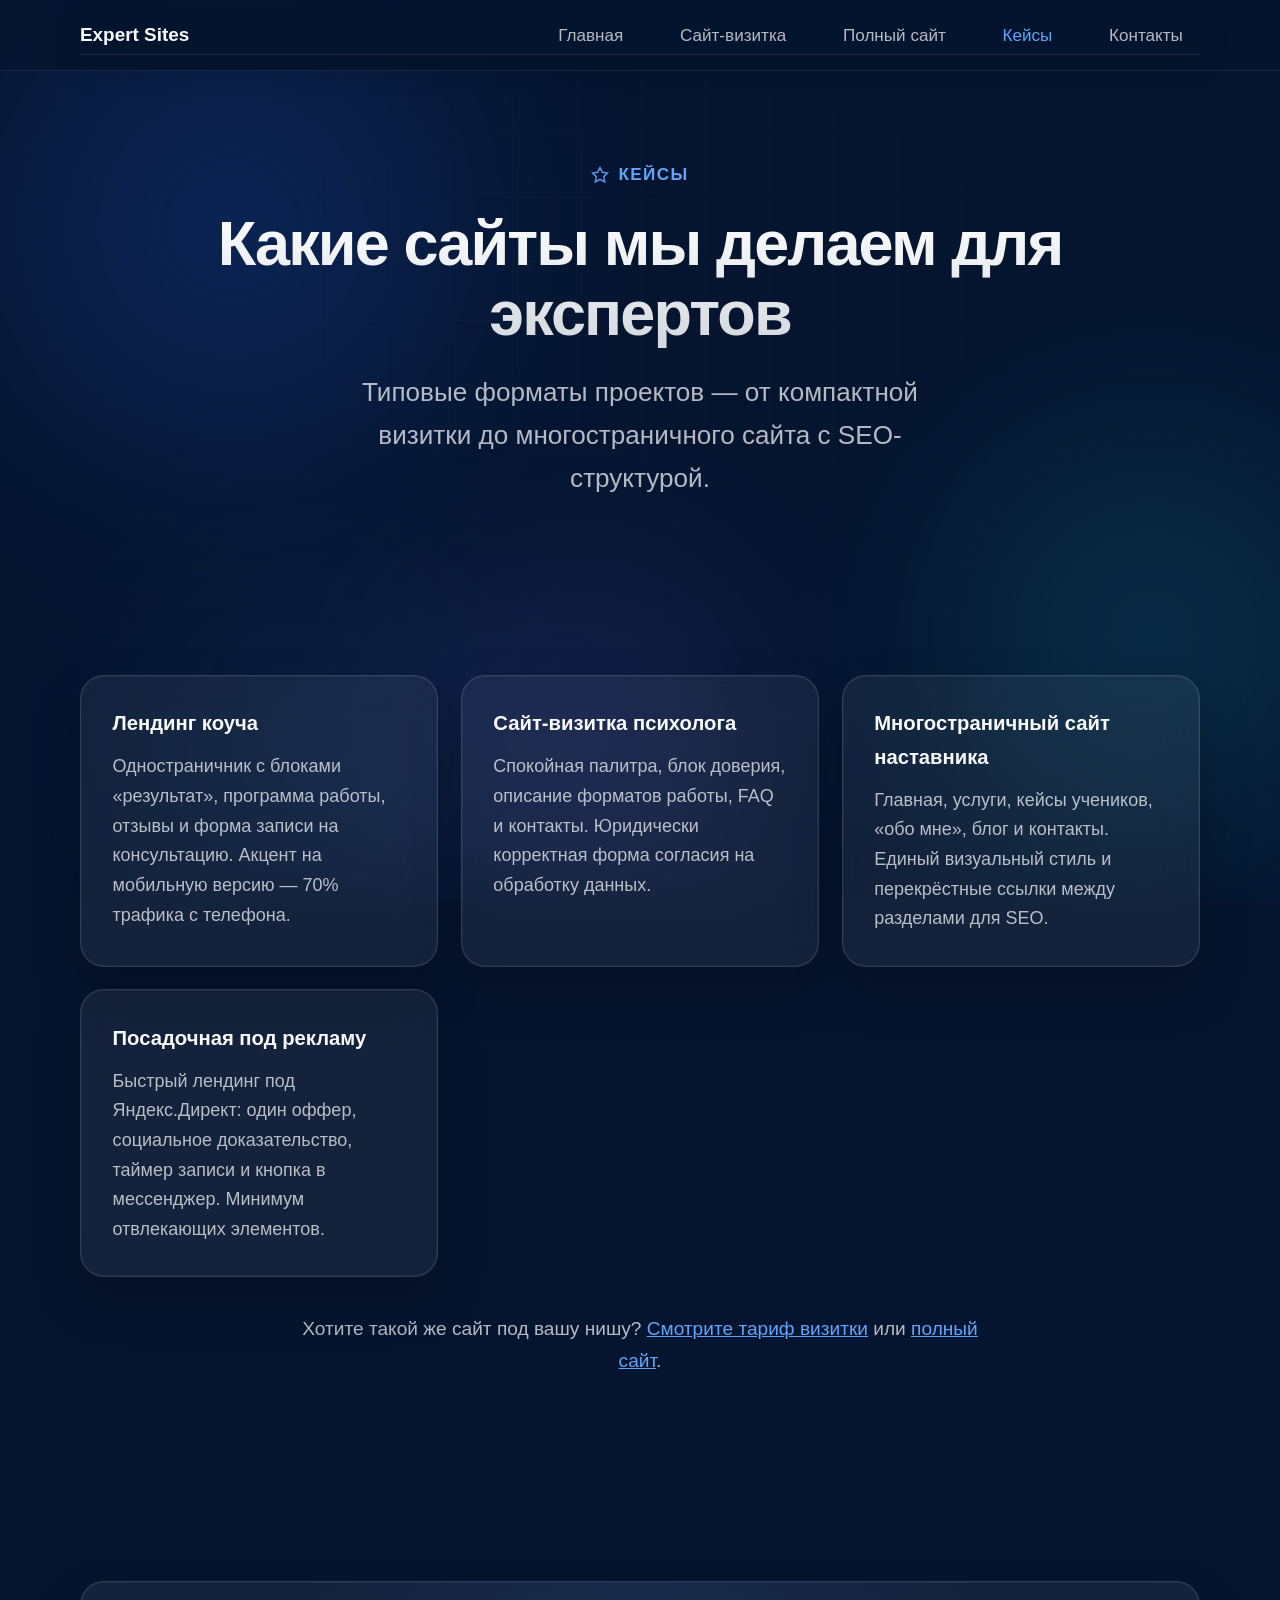
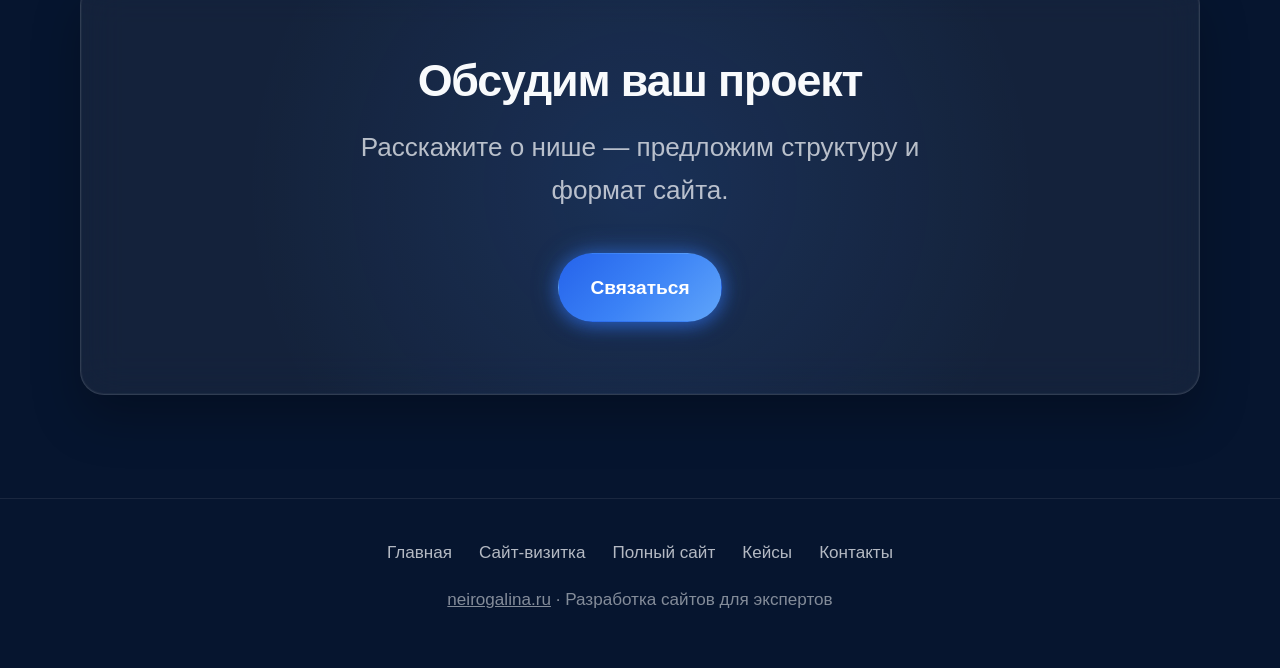
==== kejsy/index.html @ 9051d255 "Добавить отдельные страницы сайта и убрать дедлайн 31 июля Co-authored-by: Cursor <cursoragent@curso" ====
<!DOCTYPE html>
<html lang="ru">
<head>
  <meta charset="UTF-8">
  <meta name="viewport" content="width=device-width, initial-scale=1.0">
  <meta name="description" content="Примеры сайтов для экспертов: лендинги, визитки и многостраничные проекты с фокусом на заявки и доверие. Портфолио Neiro Galina.">
  <meta name="theme-color" content="#06152F">
  <link rel="canonical" href="https://expert-sites.ru/kejsy/">
  <title>Кейсы — сайты для экспертов | Expert Sites</title>
  <link rel="stylesheet" href="../assets/css/main.css">
</head>
<body>
  <div class="ng-page">
    <div class="ng-waves" aria-hidden="true">
      <div class="ng-wave ng-wave--1"></div>
      <div class="ng-wave ng-wave--2"></div>
      <div class="ng-wave ng-wave--3"></div>
      <div class="ng-wave ng-wave--4"></div>
    </div>
    <div class="ng-grid-overlay" aria-hidden="true"></div>

    <header class="ng-header">
      <div class="ng-container ng-nav">
        <a class="ng-nav-logo" href="../">Expert Sites</a>
        <nav aria-label="Основная навигация">
          <ul class="ng-nav-links">
            <li><a href="../">Главная</a></li>
            <li><a href="../vizitka/">Сайт-визитка</a></li>
            <li><a href="../polnyj-sajt/">Полный сайт</a></li>
            <li><a href="../kejsy/" aria-current="page">Кейсы</a></li>
            <li><a href="../kontakty/">Контакты</a></li>
          </ul>
        </nav>
      </div>
    </header>

    <header class="ng-page-hero ng-section">
      <div class="ng-container">
        <div class="ng-eyebrow">
          <svg viewBox="0 0 24 24" fill="none" stroke="currentColor" stroke-width="2" width="18" height="18"><path d="M12 2l3.09 6.26L22 9.27l-5 4.87 1.18 6.88L12 17.77l-6.18 3.25L7 14.14 2 9.27l6.91-1.01L12 2z"/></svg>
          Кейсы
        </div>
        <h1 class="ng-h1">Какие сайты мы делаем для экспертов</h1>
        <p class="ng-lead">Типовые форматы проектов — от компактной визитки до многостраничного сайта с SEO-структурой.</p>
      </div>
    </header>

    <section class="ng-section ng-reveal">
      <div class="ng-container">
        <div class="ng-case-grid">
          <article class="ng-case-card ng-glass">
            <h3>Лендинг коуча</h3>
            <p>Одностраничник с блоками «результат», программа работы, отзывы и форма записи на консультацию. Акцент на мобильную версию — 70% трафика с телефона.</p>
          </article>
          <article class="ng-case-card ng-glass">
            <h3>Сайт-визитка психолога</h3>
            <p>Спокойная палитра, блок доверия, описание форматов работы, FAQ и контакты. Юридически корректная форма согласия на обработку данных.</p>
          </article>
          <article class="ng-case-card ng-glass">
            <h3>Многостраничный сайт наставника</h3>
            <p>Главная, услуги, кейсы учеников, «обо мне», блог и контакты. Единый визуальный стиль и перекрёстные ссылки между разделами для SEO.</p>
          </article>
          <article class="ng-case-card ng-glass">
            <h3>Посадочная под рекламу</h3>
            <p>Быстрый лендинг под Яндекс.Директ: один оффер, социальное доказательство, таймер записи и кнопка в мессенджер. Минимум отвлекающих элементов.</p>
          </article>
        </div>
        <p class="ng-prose" style="margin-top: 2rem; text-align: center;">Хотите такой же сайт под вашу нишу? <a href="../vizitka/" style="color: var(--accent-bright);">Смотрите тариф визитки</a> или <a href="../polnyj-sajt/" style="color: var(--accent-bright);">полный сайт</a>.</p>
      </div>
    </section>

    <section class="ng-section ng-cta ng-reveal">
      <div class="ng-container">
        <div class="ng-cta-box ng-glass">
          <h2 class="ng-h2">Обсудим ваш проект</h2>
          <p class="ng-lead">Расскажите о нише — предложим структуру и формат сайта.</p>
          <div class="ng-btn-row">
            <a class="ng-btn ng-btn--primary" href="../kontakty/">Связаться</a>
          </div>
        </div>
      </div>
    </section>

    <footer class="ng-site-footer">
      <div class="ng-container">
        <ul class="ng-footer-nav">
          <li><a href="../">Главная</a></li>
          <li><a href="../vizitka/">Сайт-визитка</a></li>
          <li><a href="../polnyj-sajt/">Полный сайт</a></li>
          <li><a href="../kejsy/">Кейсы</a></li>
          <li><a href="../kontakty/">Контакты</a></li>
        </ul>
        <p class="ng-footer-copy"><a href="https://neirogalina.ru/">neirogalina.ru</a> · Разработка сайтов для экспертов</p>
      </div>
    </footer>
  </div>

  <script>
    (function () {
      var reveals = document.querySelectorAll(".ng-reveal");
      if (!reveals.length) return;
      if (!("IntersectionObserver" in window)) {
        reveals.forEach(function (el) { el.classList.add("ng-visible"); });
        return;
      }
      var observer = new IntersectionObserver(
        function (entries) {
          entries.forEach(function (entry) {
            if (entry.isIntersecting) {
              entry.target.classList.add("ng-visible");
              observer.unobserve(entry.target);
            }
          });
        },
        { root: null, rootMargin: "0px 0px -8% 0px", threshold: 0.12 }
      );
      reveals.forEach(function (el) { observer.observe(el); });
    })();
  </script>
</body>
</html>
---- assets/css/main.css ----
:root {
      --bg-deep: #06152F;
      --bg-mid: #0a2247;
      --accent: #3b82f6;
      --accent-bright: #60a5fa;
      --accent-glow: rgba(59, 130, 246, 0.55);
      --cyan: #22d3ee;
      --cyan-glow: rgba(34, 211, 238, 0.35);
      --text-primary: #f8fafc;
      --text-secondary: rgba(248, 250, 252, 0.72);
      --text-muted: rgba(248, 250, 252, 0.52);
      --glass-bg: rgba(255, 255, 255, 0.06);
      --glass-border: rgba(255, 255, 255, 0.12);
      --glass-highlight: rgba(255, 255, 255, 0.08);
      --radius-lg: 24px;
      --radius-md: 16px;
      --radius-sm: 12px;
      --font: -apple-system, BlinkMacSystemFont, "Segoe UI", Roboto, "Helvetica Neue", Arial, sans-serif;
      --ease-out: cubic-bezier(0.22, 1, 0.36, 1);
      --section-pad: clamp(4rem, 8vw, 7rem);
    }

    *, *::before, *::after {
      box-sizing: border-box;
      margin: 0;
      padding: 0;
    }

    html {
      scroll-behavior: smooth;
      font-size: 18px;
    }

    body {
      font-family: var(--font);
      font-size: 1.125rem;
      background: var(--bg-deep);
      color: var(--text-primary);
      line-height: 1.65;
      overflow-x: hidden;
      -webkit-font-smoothing: antialiased;
    }

    .ng-page {
      position: relative;
      min-height: 100vh;
      isolation: isolate;
      font-size: 1.125rem;
    }

    .ng-skip {
      position: absolute;
      left: -9999px;
      top: auto;
      width: 1px;
      height: 1px;
      overflow: hidden;
      z-index: 100;
      padding: 0.75rem 1.25rem;
      background: #fff;
      color: #06152F;
      font-weight: 600;
      text-decoration: none;
      border-radius: 8px;
    }

    .ng-skip:focus {
      left: 1rem;
      top: 1rem;
      width: auto;
      height: auto;
    }

    /* Animated wave layers */
    .ng-waves {
      position: fixed;
      inset: 0;
      z-index: 0;
      pointer-events: none;
      overflow: hidden;
    }

    .ng-wave {
      position: absolute;
      border-radius: 50%;
      filter: blur(80px);
      opacity: 0.45;
      animation: ng-wave-drift 18s var(--ease-out) infinite alternate;
    }

    .ng-wave--1 {
      width: min(90vw, 720px);
      height: min(90vw, 720px);
      background: radial-gradient(circle, rgba(37, 99, 235, 0.55) 0%, transparent 70%);
      top: -15%;
      left: -10%;
      animation-duration: 22s;
    }

    .ng-wave--2 {
      width: min(85vw, 640px);
      height: min(85vw, 640px);
      background: radial-gradient(circle, rgba(34, 211, 238, 0.35) 0%, transparent 68%);
      top: 35%;
      right: -15%;
      animation-duration: 26s;
      animation-delay: -4s;
    }

    .ng-wave--3 {
      width: min(70vw, 520px);
      height: min(70vw, 520px);
      background: radial-gradient(circle, rgba(99, 102, 241, 0.4) 0%, transparent 72%);
      bottom: -10%;
      left: 25%;
      animation-duration: 20s;
      animation-delay: -8s;
    }

    .ng-wave--4 {
      width: min(60vw, 480px);
      height: min(60vw, 480px);
      background: radial-gradient(circle, rgba(59, 130, 246, 0.25) 0%, transparent 75%);
      top: 55%;
      left: 5%;
      animation-duration: 24s;
      animation-delay: -2s;
    }

    @keyframes ng-wave-drift {
      0% { transform: translate(0, 0) scale(1); }
      33% { transform: translate(4%, 3%) scale(1.05); }
      66% { transform: translate(-3%, 5%) scale(0.98); }
      100% { transform: translate(2%, -2%) scale(1.03); }
    }

    .ng-grid-overlay {
      position: fixed;
      inset: 0;
      z-index: 0;
      pointer-events: none;
      background-image:
        linear-gradient(rgba(255, 255, 255, 0.03) 1px, transparent 1px),
        linear-gradient(90deg, rgba(255, 255, 255, 0.03) 1px, transparent 1px);
      background-size: 64px 64px;
      mask-image: radial-gradient(ellipse 80% 60% at 50% 30%, black 20%, transparent 70%);
      opacity: 0.5;
    }

    .ng-container {
      position: relative;
      z-index: 1;
      width: min(1120px, 100% - 2rem);
      margin-inline: auto;
    }

    .ng-section {
      padding-block: var(--section-pad);
    }

    .ng-section-header {
      text-align: center;
      max-width: 720px;
      margin-inline: auto;
      margin-bottom: clamp(2.5rem, 5vw, 3.5rem);
    }

    .ng-eyebrow {
      display: inline-flex;
      align-items: center;
      gap: 0.5rem;
      font-size: 0.95rem;
      font-weight: 600;
      letter-spacing: 0.08em;
      text-transform: uppercase;
      color: var(--accent-bright);
      margin-bottom: 1rem;
    }

    .ng-eyebrow svg {
      width: 18px;
      height: 18px;
      opacity: 0.9;
    }

    .ng-h1 {
      font-size: clamp(2.125rem, 5vw, 3.5rem);
      font-weight: 700;
      letter-spacing: -0.03em;
      line-height: 1.12;
      margin-bottom: 1.25rem;
      background: linear-gradient(180deg, #ffffff 0%, rgba(248, 250, 252, 0.85) 100%);
      -webkit-background-clip: text;
      background-clip: text;
      -webkit-text-fill-color: transparent;
    }

    .ng-h2 {
      font-size: clamp(1.75rem, 3.5vw, 2.5rem);
      font-weight: 700;
      letter-spacing: -0.025em;
      line-height: 1.2;
      margin-bottom: 1rem;
    }

    .ng-lead {
      font-size: clamp(1.2rem, 2.2vw, 1.45rem);
      color: var(--text-secondary);
      max-width: 640px;
      margin-inline: auto;
    }

    .ng-sub {
      font-size: 1.125rem;
      color: var(--text-muted);
      margin-top: 0.75rem;
    }

    /* Glass card */
    .ng-glass {
      background: var(--glass-bg);
      border: 1px solid var(--glass-border);
      border-radius: var(--radius-lg);
      backdrop-filter: blur(20px);
      -webkit-backdrop-filter: blur(20px);
      box-shadow:
        0 0 0 1px rgba(255, 255, 255, 0.04) inset,
        0 24px 48px rgba(0, 0, 0, 0.25);
    }

    /* Buttons */
    .ng-btn-row {
      display: flex;
      flex-wrap: wrap;
      gap: 1rem;
      justify-content: center;
      margin-top: 2.25rem;
    }

    .ng-btn {
      display: inline-flex;
      align-items: center;
      justify-content: center;
      gap: 0.625rem;
      padding: 1rem 1.75rem;
      font-size: 1.0625rem;
      font-weight: 600;
      text-decoration: none;
      border-radius: 999px;
      border: 1px solid transparent;
      cursor: pointer;
      transition: transform 0.35s var(--ease-out), box-shadow 0.35s var(--ease-out), border-color 0.35s;
      position: relative;
      overflow: hidden;
    }

    .ng-btn svg {
      width: 20px;
      height: 20px;
      flex-shrink: 0;
    }

    .ng-btn--primary {
      color: #fff;
      background: linear-gradient(135deg, #2563eb 0%, #3b82f6 50%, #60a5fa 100%);
      box-shadow:
        0 0 24px var(--accent-glow),
        0 4px 16px rgba(37, 99, 235, 0.4);
    }

    .ng-btn--primary::before {
      content: "";
      position: absolute;
      inset: 0;
      background: linear-gradient(105deg, transparent 40%, rgba(255, 255, 255, 0.25) 50%, transparent 60%);
      transform: translateX(-100%);
      transition: transform 0.6s var(--ease-out);
    }

    .ng-btn--primary:hover {
      transform: translateY(-2px);
      box-shadow:
        0 0 36px var(--accent-glow),
        0 8px 28px rgba(37, 99, 235, 0.5);
    }

    .ng-btn--primary:hover::before {
      transform: translateX(100%);
    }

    .ng-btn--secondary {
      color: var(--text-primary);
      background: rgba(255, 255, 255, 0.06);
      border-color: rgba(255, 255, 255, 0.18);
      box-shadow: 0 0 20px rgba(34, 211, 238, 0.12);
    }

    .ng-btn--secondary:hover {
      transform: translateY(-2px);
      border-color: rgba(34, 211, 238, 0.45);
      box-shadow: 0 0 32px var(--cyan-glow);
    }

    .ng-btn--ghost {
      color: var(--text-secondary);
      background: transparent;
      border-color: rgba(255, 255, 255, 0.14);
    }

    .ng-btn--ghost:hover {
      transform: translateY(-2px);
      color: var(--text-primary);
      border-color: rgba(255, 255, 255, 0.28);
      background: rgba(255, 255, 255, 0.05);
    }

    .ng-btn--block {
      width: 100%;
    }

    /* Hero */
    .ng-hero {
      padding-top: clamp(5rem, 12vw, 8rem);
      padding-bottom: clamp(4rem, 10vw, 6rem);
      text-align: center;
    }

    .ng-hero-badge {
      display: inline-flex;
      align-items: center;
      gap: 0.5rem;
      padding: 0.5rem 1rem 0.5rem 0.75rem;
      margin-bottom: 1.75rem;
      border-radius: 999px;
      font-size: 1rem;
      color: var(--text-secondary);
      animation: ng-fade-up 0.8s var(--ease-out) both;
    }

    .ng-pulse-dot {
      width: 8px;
      height: 8px;
      border-radius: 50%;
      background: #34d399;
      box-shadow: 0 0 12px rgba(52, 211, 153, 0.8);
      animation: ng-pulse 2s ease-in-out infinite;
    }

    @keyframes ng-pulse {
      0%, 100% { opacity: 1; transform: scale(1); }
      50% { opacity: 0.7; transform: scale(1.15); }
    }

    @keyframes ng-fade-up {
      from { opacity: 0; transform: translateY(20px); }
      to { opacity: 1; transform: translateY(0); }
    }

    .ng-hero .ng-h1 {
      animation: ng-fade-up 0.8s var(--ease-out) 0.1s both;
    }

    .ng-hero .ng-lead {
      animation: ng-fade-up 0.8s var(--ease-out) 0.2s both;
    }

    .ng-hero .ng-btn-row {
      animation: ng-fade-up 0.8s var(--ease-out) 0.35s both;
    }

    .ng-deadline {
      margin-top: 2rem;
      padding: 1rem 1.25rem;
      display: inline-flex;
      flex-wrap: wrap;
      align-items: center;
      justify-content: center;
      gap: 0.75rem;
      font-size: 1.0625rem;
      color: var(--text-secondary);
      animation: ng-fade-up 0.8s var(--ease-out) 0.45s both;
    }

    .ng-deadline strong {
      color: var(--accent-bright);
      font-weight: 600;
    }

    .ng-gift-promo {
      margin-top: 1.25rem;
      padding: 1.25rem 1.5rem;
      text-align: left;
      max-width: 720px;
      margin-inline: auto;
      border-color: rgba(52, 211, 153, 0.35);
      background: rgba(52, 211, 153, 0.08);
    }

    .ng-gift-promo-head {
      display: flex;
      align-items: flex-start;
      gap: 0.875rem;
      margin-bottom: 0.65rem;
    }

    .ng-gift-promo-head svg {
      width: 28px;
      height: 28px;
      flex-shrink: 0;
      color: #34d399;
      margin-top: 0.15rem;
    }

    .ng-gift-promo-title {
      font-size: 1.125rem;
      font-weight: 600;
      color: var(--text-primary);
      line-height: 1.35;
    }

    .ng-gift-promo-title strong {
      color: #6ee7b7;
    }

    .ng-gift-promo p {
      font-size: 1.0625rem;
      color: var(--text-secondary);
      line-height: 1.55;
      padding-left: 2.625rem;
    }

    @media (max-width: 520px) {
      .ng-gift-promo p {
        padding-left: 0;
      }
    }

    .ng-price-term {
      font-size: 1.0625rem;
      color: var(--text-secondary);
      margin-bottom: 1.75rem;
      padding: 0.65rem 0.85rem;
      border-radius: var(--radius-sm);
      background: rgba(59, 130, 246, 0.1);
      border: 1px solid rgba(96, 165, 250, 0.25);
    }

    /* Benefits grid */
    .ng-benefits-grid {
      display: grid;
      grid-template-columns: repeat(auto-fit, minmax(280px, 1fr));
      gap: 1.25rem;
    }

    .ng-benefit-card {
      padding: 1.75rem;
      transition: transform 0.4s var(--ease-out), border-color 0.4s;
    }

    .ng-benefit-card:hover {
      transform: translateY(-4px);
      border-color: rgba(96, 165, 250, 0.35);
    }

    .ng-icon-wrap {
      width: 48px;
      height: 48px;
      display: flex;
      align-items: center;
      justify-content: center;
      border-radius: var(--radius-sm);
      background: rgba(59, 130, 246, 0.15);
      border: 1px solid rgba(96, 165, 250, 0.25);
      margin-bottom: 1.25rem;
      color: var(--accent-bright);
    }

    .ng-icon-wrap svg {
      width: 24px;
      height: 24px;
    }

    .ng-benefit-card h3 {
      font-size: 1.125rem;
      font-weight: 600;
      margin-bottom: 0.5rem;
      letter-spacing: -0.01em;
    }

    .ng-benefit-card p {
      font-size: 1.0625rem;
      color: var(--text-secondary);
    }

    /* Pricing */
    .ng-pricing-grid {
      display: grid;
      grid-template-columns: repeat(auto-fit, minmax(min(100%, 320px), 1fr));
      gap: 1.5rem;
      align-items: stretch;
    }

    .ng-price-card {
      padding: 2rem;
      display: flex;
      flex-direction: column;
      position: relative;
      transition: transform 0.4s var(--ease-out);
    }

    .ng-price-card:hover {
      transform: translateY(-6px);
    }

    .ng-price-card--featured {
      border-color: rgba(96, 165, 250, 0.45);
      background: rgba(255, 255, 255, 0.08);
    }

    .ng-price-card--featured::after {
      content: "Популярный выбор";
      position: absolute;
      top: 1.25rem;
      right: 1.25rem;
      font-size: 0.8rem;
      font-weight: 700;
      letter-spacing: 0.06em;
      text-transform: uppercase;
      padding: 0.35rem 0.65rem;
      border-radius: 999px;
      background: rgba(59, 130, 246, 0.25);
      color: var(--accent-bright);
      border: 1px solid rgba(96, 165, 250, 0.35);
    }

    .ng-price-name {
      font-size: 1.25rem;
      font-weight: 600;
      margin-bottom: 0.5rem;
    }

    .ng-price-desc {
      font-size: 1rem;
      color: var(--text-muted);
      margin-bottom: 1.5rem;
      min-height: 2.5em;
    }

    .ng-price-amount {
      font-size: clamp(2.25rem, 4vw, 2.75rem);
      font-weight: 700;
      letter-spacing: -0.03em;
      line-height: 1;
      margin-bottom: 0.35rem;
    }

    .ng-price-amount span {
      font-size: 1.25rem;
      font-weight: 500;
      opacity: 0.85;
    }

    .ng-price-old {
      font-size: 1.0625rem;
      color: var(--text-muted);
      margin-bottom: 1.75rem;
      padding: 0.65rem 0.85rem;
      border-radius: var(--radius-sm);
      background: rgba(251, 191, 36, 0.08);
      border: 1px solid rgba(251, 191, 36, 0.2);
    }

    .ng-price-old s {
      color: rgba(248, 250, 252, 0.45);
    }

    .ng-price-features {
      list-style: none;
      flex: 1;
      margin-bottom: 1.75rem;
    }

    .ng-price-features li {
      display: flex;
      align-items: flex-start;
      gap: 0.625rem;
      font-size: 1.0625rem;
      color: var(--text-secondary);
      padding: 0.5rem 0;
      border-bottom: 1px solid rgba(255, 255, 255, 0.06);
    }

    .ng-price-features li:last-child {
      border-bottom: none;
    }

    .ng-price-features svg {
      width: 18px;
      height: 18px;
      color: #34d399;
      flex-shrink: 0;
      margin-top: 0.15rem;
    }

    /* Included */
    .ng-included-layout {
      display: grid;
      grid-template-columns: 1fr 1fr;
      gap: 2rem;
      align-items: start;
    }

    @media (max-width: 768px) {
      .ng-included-layout {
        grid-template-columns: 1fr;
      }
    }

    .ng-included-panel {
      padding: 2rem;
    }

    .ng-check-list {
      list-style: none;
    }

    .ng-check-list li {
      display: flex;
      gap: 0.875rem;
      padding: 0.875rem 0;
      border-bottom: 1px solid rgba(255, 255, 255, 0.06);
      font-size: 1.0625rem;
      color: var(--text-secondary);
    }

    .ng-check-list li:last-child {
      border-bottom: none;
    }

    .ng-check-list .ng-check-icon {
      width: 22px;
      height: 22px;
      flex-shrink: 0;
      color: var(--accent-bright);
    }

    .ng-check-list strong {
      display: block;
      color: var(--text-primary);
      font-weight: 600;
      margin-bottom: 0.15rem;
    }

    /* ROI */
    .ng-roi-grid {
      display: grid;
      grid-template-columns: repeat(3, 1fr);
      gap: 1.25rem;
    }

    @media (max-width: 900px) {
      .ng-roi-grid {
        grid-template-columns: 1fr;
      }
    }

    .ng-stat-card {
      padding: 1.75rem;
      text-align: center;
    }

    .ng-stat-value {
      font-size: clamp(2rem, 4vw, 2.75rem);
      font-weight: 700;
      letter-spacing: -0.03em;
      color: var(--accent-bright);
      margin-bottom: 0.35rem;
    }

    .ng-stat-label {
      font-size: 1.0625rem;
      color: var(--text-secondary);
    }

    .ng-roi-copy {
      margin-top: 2rem;
      padding: 2rem;
    }

    .ng-roi-copy p {
      color: var(--text-secondary);
      font-size: 1rem;
      margin-bottom: 1rem;
    }

    .ng-roi-copy p:last-child {
      margin-bottom: 0;
    }

    /* SEO & Legal */
    .ng-two-col {
      display: grid;
      grid-template-columns: 1fr 1fr;
      gap: 1.5rem;
    }

    @media (max-width: 768px) {
      .ng-two-col {
        grid-template-columns: 1fr;
      }
    }

    .ng-info-card {
      padding: 2rem;
      height: 100%;
    }

    .ng-info-card h3 {
      font-size: 1.25rem;
      font-weight: 600;
      margin-bottom: 1rem;
      display: flex;
      align-items: center;
      gap: 0.625rem;
    }

    .ng-info-card h3 svg {
      width: 24px;
      height: 24px;
      color: var(--accent-bright);
    }

    .ng-info-card ul {
      list-style: none;
    }

    .ng-info-card li {
      position: relative;
      padding-left: 1.25rem;
      margin-bottom: 0.75rem;
      font-size: 1.0625rem;
      color: var(--text-secondary);
    }

    .ng-info-card li::before {
      content: "";
      position: absolute;
      left: 0;
      top: 0.55em;
      width: 6px;
      height: 6px;
      border-radius: 50%;
      background: var(--accent-bright);
      box-shadow: 0 0 8px var(--accent-glow);
    }

    /* CTA */
    .ng-cta {
      text-align: center;
    }

    .ng-cta-box {
      padding: clamp(2.5rem, 6vw, 4rem);
      position: relative;
      overflow: hidden;
    }

    .ng-cta-box::before {
      content: "";
      position: absolute;
      top: 50%;
      left: 50%;
      width: 120%;
      height: 120%;
      transform: translate(-50%, -50%);
      background: radial-gradient(circle, rgba(59, 130, 246, 0.15) 0%, transparent 55%);
      pointer-events: none;
    }

    .ng-cta-box .ng-h2 {
      position: relative;
    }

    .ng-cta-box .ng-lead {
      position: relative;
      margin-inline: auto;
    }

    .ng-cta-box .ng-btn-row {
      position: relative;
    }

    .ng-footer-note {
      text-align: center;
      padding: 2rem 1rem 3rem;
      font-size: 0.95rem;
      color: var(--text-muted);
    }

    /* Why experts need a site */
    .ng-expert-intro {
      padding: 2rem;
      margin-bottom: 2rem;
    }

    .ng-expert-intro p {
      color: var(--text-secondary);
      font-size: 1.0625rem;
      margin-bottom: 1rem;
    }

    .ng-expert-intro p:last-child {
      margin-bottom: 0;
    }

    .ng-expert-grid {
      display: grid;
      grid-template-columns: repeat(auto-fit, minmax(280px, 1fr));
      gap: 1.25rem;
    }

    .ng-expert-card {
      padding: 1.5rem 1.65rem;
    }

    .ng-expert-card h3 {
      font-size: 1.125rem;
      font-weight: 600;
      margin-bottom: 0.5rem;
    }

    .ng-expert-card p {
      font-size: 1.0625rem;
      color: var(--text-secondary);
    }

    /* Contact form */
    .ng-contact-layout {
      display: grid;
      grid-template-columns: 1fr 1.1fr;
      gap: 2rem;
      align-items: start;
    }

    @media (max-width: 900px) {
      .ng-contact-layout {
        grid-template-columns: 1fr;
      }
    }

    .ng-contact-aside {
      padding: 2rem;
    }

    .ng-contact-aside h3 {
      font-size: 1.35rem;
      font-weight: 600;
      margin-bottom: 1rem;
    }

    .ng-contact-aside p {
      color: var(--text-secondary);
      font-size: 1.0625rem;
      margin-bottom: 1rem;
    }

    .ng-contact-aside ul {
      list-style: none;
      margin-top: 1.25rem;
    }

    .ng-contact-aside li {
      position: relative;
      padding-left: 1.15rem;
      margin-bottom: 0.65rem;
      font-size: 1.0625rem;
      color: var(--text-secondary);
    }

    .ng-contact-aside li::before {
      content: "";
      position: absolute;
      left: 0;
      top: 0.55em;
      width: 6px;
      height: 6px;
      border-radius: 50%;
      background: var(--accent-bright);
    }

    .ng-contact-channels {
      display: flex;
      flex-direction: column;
      gap: 0.65rem;
      margin: 1.25rem 0 1.5rem;
      padding: 1rem 1.1rem;
      border-radius: var(--radius-sm);
      background: rgba(59, 130, 246, 0.1);
      border: 1px solid rgba(96, 165, 250, 0.22);
    }

    .ng-contact-channels a {
      display: inline-flex;
      align-items: center;
      gap: 0.5rem;
      color: var(--accent-bright);
      text-decoration: none;
      font-size: 1.0625rem;
      font-weight: 600;
    }

    .ng-contact-channels a:hover {
      color: #93c5fd;
    }

    .ng-contact-channels a svg {
      width: 20px;
      height: 20px;
      flex-shrink: 0;
    }

    .ng-contact-channels span {
      font-size: 0.9rem;
      font-weight: 400;
      color: var(--text-muted);
    }

    .ng-form-panel {
      padding: 2rem;
    }

    .ng-form-grid {
      display: grid;
      gap: 1rem;
    }

    .ng-form-row-2 {
      display: grid;
      grid-template-columns: 1fr 1fr;
      gap: 1rem;
    }

    @media (max-width: 560px) {
      .ng-form-row-2 {
        grid-template-columns: 1fr;
      }
    }

    .ng-field label {
      display: block;
      font-size: 0.95rem;
      font-weight: 600;
      margin-bottom: 0.4rem;
      color: var(--text-primary);
    }

    .ng-field input,
    .ng-field textarea,
    .ng-field select {
      width: 100%;
      padding: 0.85rem 1rem;
      font-size: 1.0625rem;
      font-family: var(--font);
      color: var(--text-primary);
      background: rgba(255, 255, 255, 0.06);
      border: 1px solid rgba(255, 255, 255, 0.14);
      border-radius: var(--radius-sm);
      transition: border-color 0.25s, box-shadow 0.25s;
    }

    .ng-field input:focus,
    .ng-field textarea:focus,
    .ng-field select:focus {
      outline: none;
      border-color: rgba(96, 165, 250, 0.55);
      box-shadow: 0 0 0 3px rgba(59, 130, 246, 0.2);
    }

    .ng-field textarea {
      min-height: 140px;
      resize: vertical;
    }

    .ng-field-hint {
      font-size: 0.9rem;
      color: var(--text-muted);
      margin-top: 0.35rem;
    }

    .ng-form-consent {
      display: flex;
      align-items: flex-start;
      gap: 0.65rem;
      font-size: 0.95rem;
      color: var(--text-secondary);
      cursor: pointer;
    }

    .ng-form-consent input {
      width: 1.125rem;
      height: 1.125rem;
      margin-top: 0.2rem;
      flex-shrink: 0;
      accent-color: var(--accent);
    }

    .ng-form-consent a {
      color: var(--accent-bright);
    }

    .ng-form-submit {
      width: 100%;
      margin-top: 0.5rem;
      border: none;
      font-family: var(--font);
    }

    .ng-form-submit:disabled {
      opacity: 0.65;
      cursor: not-allowed;
      transform: none;
    }

    .ng-form-msg {
      margin-top: 1rem;
      padding: 0.85rem 1rem;
      border-radius: var(--radius-sm);
      font-size: 1rem;
      display: none;
    }

    .ng-form-msg.is-visible {
      display: block;
    }

    .ng-form-msg--ok {
      background: rgba(52, 211, 153, 0.12);
      border: 1px solid rgba(52, 211, 153, 0.35);
      color: #a7f3d0;
    }

    .ng-form-msg--err {
      background: rgba(248, 113, 113, 0.12);
      border: 1px solid rgba(248, 113, 113, 0.35);
      color: #fecaca;
    }

    .ng-form-err-detail {
      display: block;
      margin-top: 0.5rem;
      font-size: 0.95rem;
      opacity: 0.95;
    }

    .ng-honey {
      position: absolute;
      left: -9999px;
      width: 1px;
      height: 1px;
      opacity: 0;
      pointer-events: none;
    }

    /* Sticky nav */
    .ng-nav {
      position: sticky;
      top: 0;
      z-index: 100;
      background: rgba(6, 21, 47, 0.82);
      backdrop-filter: blur(18px);
      -webkit-backdrop-filter: blur(18px);
      border-bottom: 1px solid rgba(255, 255, 255, 0.1);
      box-shadow: 0 8px 32px rgba(0, 0, 0, 0.2);
    }

    .ng-nav-inner {
      width: min(1120px, 100% - 1.25rem);
      margin-inline: auto;
      display: flex;
      align-items: center;
      gap: 0.75rem;
      padding: 0.5rem 0;
      min-height: 3.25rem;
    }

    .ng-nav-brand {
      font-weight: 700;
      font-size: 0.9375rem;
      letter-spacing: -0.02em;
      color: var(--text-primary);
      text-decoration: none;
      white-space: nowrap;
      flex-shrink: 0;
      padding: 0.35rem 0;
    }

    .ng-nav-brand span {
      color: var(--accent-bright);
    }

    .ng-nav-links {
      display: flex;
      align-items: center;
      gap: 0.25rem;
      overflow-x: auto;
      -webkit-overflow-scrolling: touch;
      scrollbar-width: none;
      flex: 1;
      justify-content: flex-end;
      padding: 0.15rem 0;
    }

    .ng-nav-links::-webkit-scrollbar {
      display: none;
    }

    .ng-nav-links a {
      padding: 0.5rem 0.8rem;
      font-size: 0.875rem;
      font-weight: 600;
      color: var(--text-secondary);
      text-decoration: none;
      border-radius: 999px;
      white-space: nowrap;
      transition: color 0.25s, background 0.25s;
    }

    .ng-nav-links a:hover,
    .ng-nav-links a:focus-visible {
      color: var(--text-primary);
      background: rgba(255, 255, 255, 0.08);
      outline: none;
    }

    .ng-nav-links a.is-active {
      color: var(--accent-bright);
      background: rgba(59, 130, 246, 0.18);
    }

    .ng-nav-cta {
      flex-shrink: 0;
      padding: 0.5rem 1rem;
      font-size: 0.875rem;
      font-weight: 600;
      color: #fff;
      text-decoration: none;
      border-radius: 999px;
      background: linear-gradient(135deg, #2563eb 0%, #3b82f6 100%);
      box-shadow: 0 0 16px var(--accent-glow);
      white-space: nowrap;
    }

    .ng-nav-cta:hover {
      filter: brightness(1.08);
    }

    @media (min-width: 768px) {
      .ng-nav-links a {
        font-size: 0.9375rem;
        padding: 0.5rem 0.95rem;
      }

      .ng-nav-brand {
        font-size: 1rem;
      }
    }

    @media (max-width: 480px) {
      .ng-nav-cta {
        display: none;
      }

      .ng-nav-brand {
        font-size: 0.8125rem;
        max-width: 7.5rem;
        overflow: hidden;
        text-overflow: ellipsis;
      }
    }

    .ng-section[id],
    .ng-hero {
      scroll-margin-top: 4.25rem;
    }

    /* Reveal animation */
    .ng-reveal {
      opacity: 0;
      transform: translateY(24px);
      transition: opacity 0.7s var(--ease-out), transform 0.7s var(--ease-out);
    }

    .ng-reveal.ng-visible {
      opacity: 1;
      transform: translateY(0);
    }

    @media (prefers-reduced-motion: reduce) {
      .ng-wave,
      .ng-pulse-dot,
      .ng-reveal {
        animation: none !important;
        transition: none !important;
      }
      .ng-reveal {
        opacity: 1;
        transform: none;
      }
    }

    .ng-header {
      position: sticky;
      top: 0;
      z-index: 10;
      padding: 0.85rem 0;
      background: rgba(6, 21, 47, 0.88);
      backdrop-filter: blur(16px);
      -webkit-backdrop-filter: blur(16px);
      border-bottom: 1px solid rgba(255, 255, 255, 0.08);
    }
    .ng-nav { display: flex; align-items: center; justify-content: space-between; gap: 1rem; flex-wrap: wrap; }
    .ng-nav-logo { font-size: 1.05rem; font-weight: 700; color: var(--text-primary); text-decoration: none; }
    .ng-nav-links { display: flex; flex-wrap: wrap; gap: 0.35rem 1.25rem; list-style: none; }
    .ng-nav-links a { font-size: 0.95rem; font-weight: 500; color: var(--text-secondary); text-decoration: none; }
    .ng-nav-links a:hover, .ng-nav-links a[aria-current="page"] { color: var(--accent-bright); }
    .ng-page-hero { padding-top: clamp(3rem, 8vw, 5rem); padding-bottom: clamp(2.5rem, 6vw, 4rem); text-align: center; }
    .ng-prose { max-width: 720px; margin-inline: auto; color: var(--text-secondary); font-size: 1.0625rem; }
    .ng-prose p { margin-bottom: 1.15rem; }
    .ng-prose h2 { font-size: 1.35rem; font-weight: 600; color: var(--text-primary); margin: 2rem 0 0.85rem; }
    .ng-prose ul { margin: 0 0 1.15rem 1.25rem; }
    .ng-case-grid { display: grid; grid-template-columns: repeat(auto-fit, minmax(280px, 1fr)); gap: 1.25rem; }
    .ng-case-card { padding: 1.75rem; height: 100%; }
    .ng-case-card h3 { font-size: 1.125rem; font-weight: 600; margin-bottom: 0.65rem; }
    .ng-case-card p { font-size: 1rem; color: var(--text-secondary); }
    .ng-contact-grid { display: grid; grid-template-columns: repeat(auto-fit, minmax(260px, 1fr)); gap: 1.25rem; max-width: 720px; margin-inline: auto; }
    .ng-contact-item { padding: 1.5rem; text-align: center; }
    .ng-contact-item strong { display: block; margin-bottom: 0.35rem; color: var(--text-primary); }
    .ng-contact-item a { color: var(--accent-bright); text-decoration: none; }
    .ng-site-footer { border-top: 1px solid rgba(255, 255, 255, 0.08); padding: 2rem 1rem 3rem; }
    .ng-footer-nav { display: flex; flex-wrap: wrap; justify-content: center; gap: 0.5rem 1.5rem; list-style: none; margin-bottom: 1rem; }
    .ng-footer-nav a { font-size: 0.95rem; color: var(--text-secondary); text-decoration: none; }
    .ng-footer-copy { text-align: center; font-size: 0.95rem; color: var(--text-muted); }
    .ng-footer-copy a { color: inherit; }
    .ng-link-more { display: inline-block; margin-top: 1rem; font-size: 0.95rem; font-weight: 600; color: var(--accent-bright); text-decoration: none; }
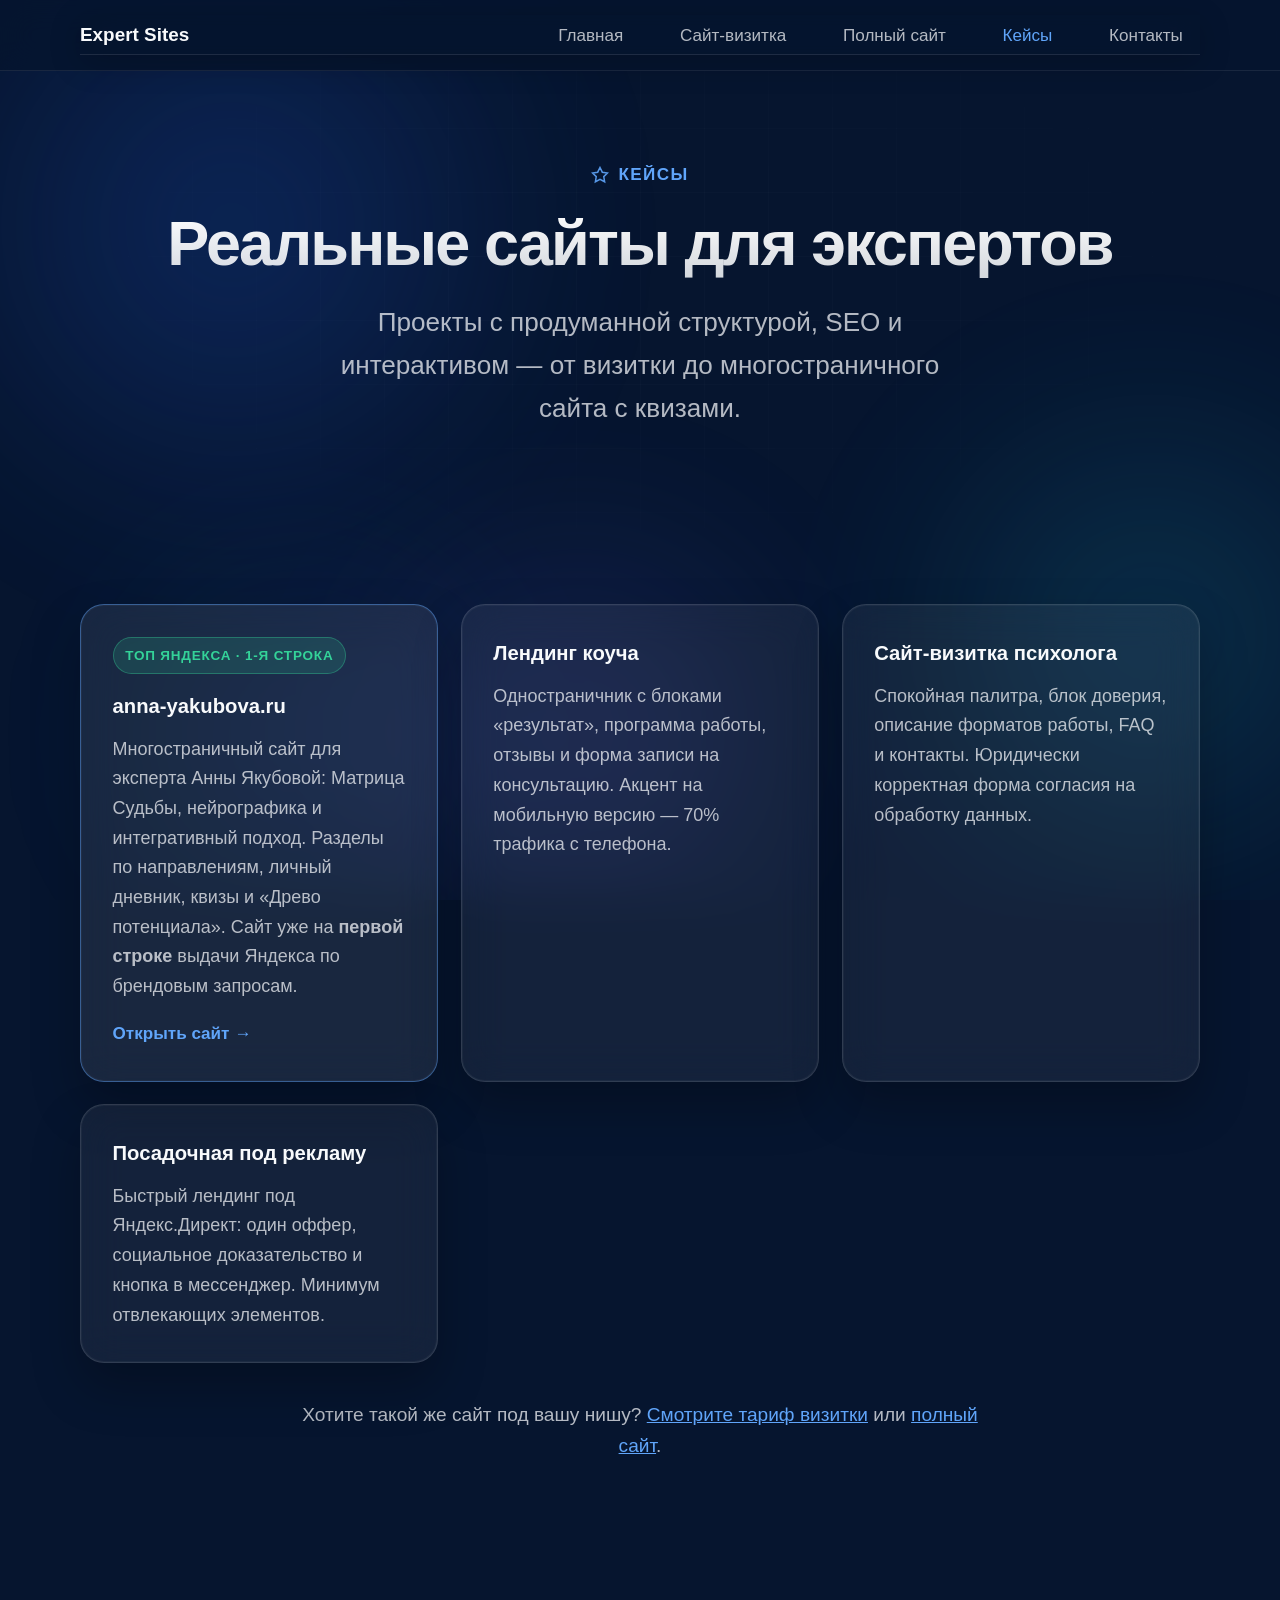
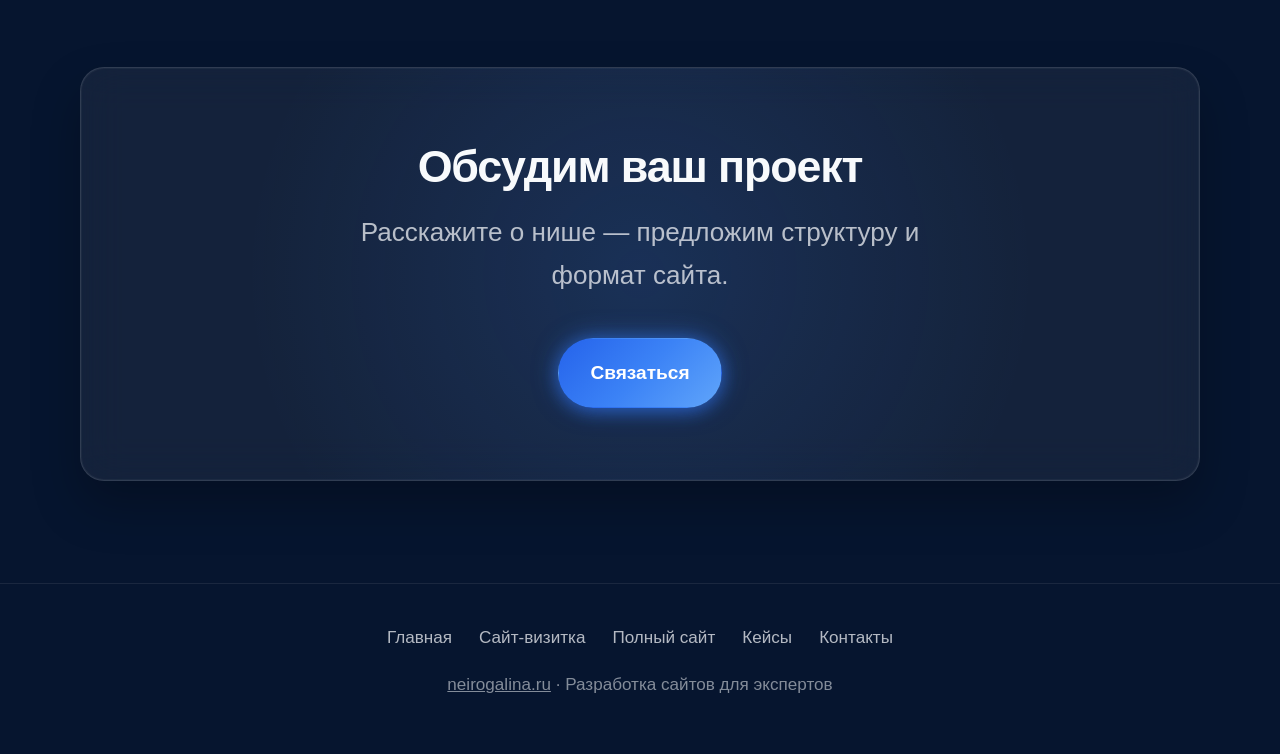
==== commit c8fe89fd: "Добавить кейс anna-yakubova.ru на страницу портфолио Co-authored-by: Cursor <cursoragent@cursor.com>" ====
--- a/kejsy/index.html
+++ b/kejsy/index.html
@@ -3,7 +3,7 @@
 <head>
   <meta charset="UTF-8">
   <meta name="viewport" content="width=device-width, initial-scale=1.0">
-  <meta name="description" content="Примеры сайтов для экспертов: лендинги, визитки и многостраничные проекты с фокусом на заявки и доверие. Портфолио Neiro Galina.">
+  <meta name="description" content="Кейсы разработки сайтов для экспертов: anna-yakubova.ru в топе Яндекса, многостраничные проекты с SEO и квизами. Портфолио Neiro Galina.">
   <meta name="theme-color" content="#06152F">
   <link rel="canonical" href="https://expert-sites.ru/kejsy/">
   <title>Кейсы — сайты для экспертов | Expert Sites</title>
@@ -40,14 +40,20 @@
           <svg viewBox="0 0 24 24" fill="none" stroke="currentColor" stroke-width="2" width="18" height="18"><path d="M12 2l3.09 6.26L22 9.27l-5 4.87 1.18 6.88L12 17.77l-6.18 3.25L7 14.14 2 9.27l6.91-1.01L12 2z"/></svg>
           Кейсы
         </div>
-        <h1 class="ng-h1">Какие сайты мы делаем для экспертов</h1>
-        <p class="ng-lead">Типовые форматы проектов — от компактной визитки до многостраничного сайта с SEO-структурой.</p>
+        <h1 class="ng-h1">Реальные сайты для экспертов</h1>
+        <p class="ng-lead">Проекты с продуманной структурой, SEO и интерактивом — от визитки до многостраничного сайта с квизами.</p>
       </div>
     </header>
 
     <section class="ng-section ng-reveal">
       <div class="ng-container">
         <div class="ng-case-grid">
+          <article class="ng-case-card ng-glass ng-case-card--featured">
+            <span class="ng-case-badge">Топ Яндекса · 1-я строка</span>
+            <h3><a href="https://anna-yakubova.ru/" target="_blank" rel="noopener noreferrer" style="color: inherit; text-decoration: none;">anna-yakubova.ru</a></h3>
+            <p>Многостраничный сайт для эксперта Анны Якубовой: Матрица Судьбы, нейрографика и интегративный подход. Разделы по направлениям, личный дневник, квизы и «Древо потенциала». Сайт уже на <strong>первой строке</strong> выдачи Яндекса по брендовым запросам.</p>
+            <a class="ng-case-link" href="https://anna-yakubova.ru/" target="_blank" rel="noopener noreferrer">Открыть сайт →</a>
+          </article>
           <article class="ng-case-card ng-glass">
             <h3>Лендинг коуча</h3>
             <p>Одностраничник с блоками «результат», программа работы, отзывы и форма записи на консультацию. Акцент на мобильную версию — 70% трафика с телефона.</p>
@@ -57,12 +63,8 @@
             <p>Спокойная палитра, блок доверия, описание форматов работы, FAQ и контакты. Юридически корректная форма согласия на обработку данных.</p>
           </article>
           <article class="ng-case-card ng-glass">
-            <h3>Многостраничный сайт наставника</h3>
-            <p>Главная, услуги, кейсы учеников, «обо мне», блог и контакты. Единый визуальный стиль и перекрёстные ссылки между разделами для SEO.</p>
-          </article>
-          <article class="ng-case-card ng-glass">
             <h3>Посадочная под рекламу</h3>
-            <p>Быстрый лендинг под Яндекс.Директ: один оффер, социальное доказательство, таймер записи и кнопка в мессенджер. Минимум отвлекающих элементов.</p>
+            <p>Быстрый лендинг под Яндекс.Директ: один оффер, социальное доказательство и кнопка в мессенджер. Минимум отвлекающих элементов.</p>
           </article>
         </div>
         <p class="ng-prose" style="margin-top: 2rem; text-align: center;">Хотите такой же сайт под вашу нишу? <a href="../vizitka/" style="color: var(--accent-bright);">Смотрите тариф визитки</a> или <a href="../polnyj-sajt/" style="color: var(--accent-bright);">полный сайт</a>.</p>
--- a/assets/css/main.css
+++ b/assets/css/main.css
@@ -1242,3 +1242,7 @@
     .ng-footer-copy { text-align: center; font-size: 0.95rem; color: var(--text-muted); }
     .ng-footer-copy a { color: inherit; }
     .ng-link-more { display: inline-block; margin-top: 1rem; font-size: 0.95rem; font-weight: 600; color: var(--accent-bright); text-decoration: none; }
+    .ng-case-card--featured { border-color: rgba(96, 165, 250, 0.45); background: rgba(255, 255, 255, 0.08); }
+    .ng-case-badge { display: inline-block; font-size: 0.75rem; font-weight: 700; letter-spacing: 0.06em; text-transform: uppercase; padding: 0.35rem 0.65rem; border-radius: 999px; background: rgba(52, 211, 153, 0.15); color: #34d399; border: 1px solid rgba(52, 211, 153, 0.35); margin-bottom: 0.85rem; }
+    .ng-case-link { display: inline-flex; align-items: center; gap: 0.35rem; margin-top: 1rem; font-size: 0.95rem; font-weight: 600; color: var(--accent-bright); text-decoration: none; }
+    .ng-case-link:hover { text-decoration: underline; }
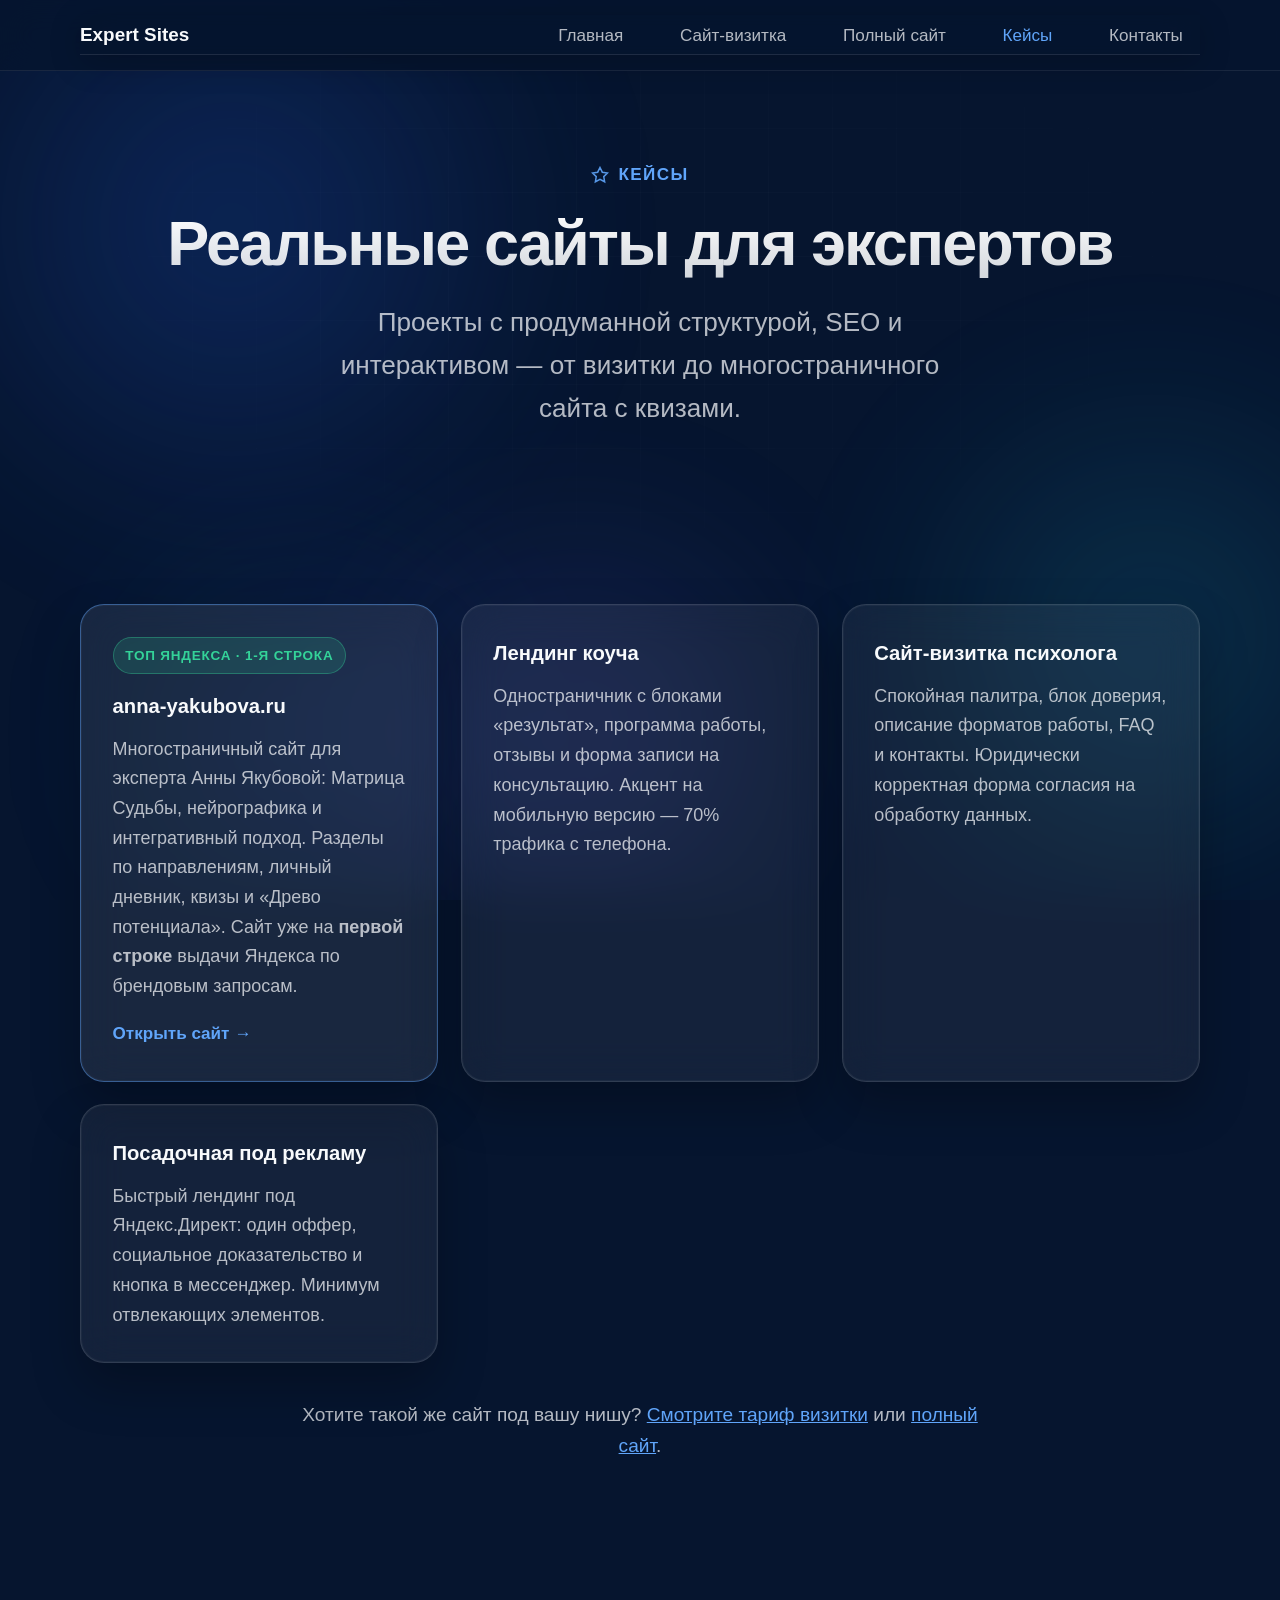
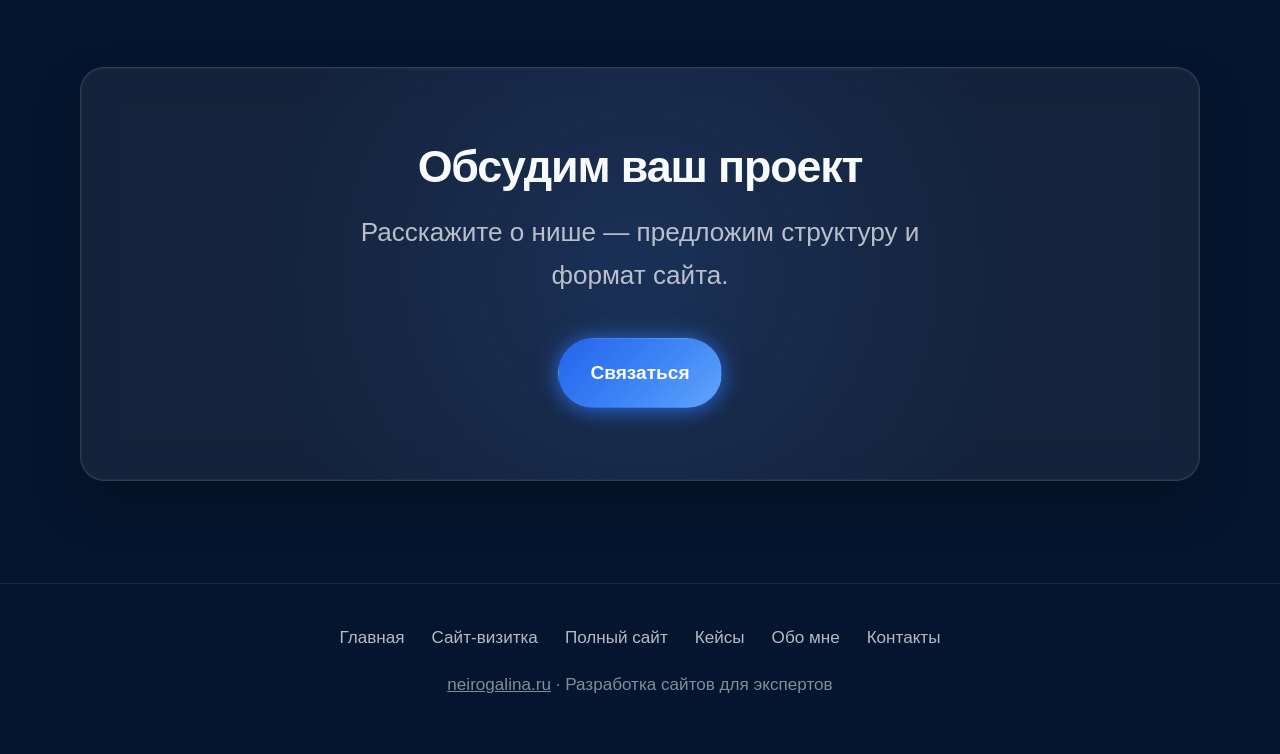
==== commit 9cba7c8f: "Добавить страницу об авторе и SEO-тексты про Галину Оноприенко Co-authored-by: Cursor <cursoragent@c" ====
--- a/kejsy/index.html
+++ b/kejsy/index.html
@@ -89,8 +89,9 @@
           <li><a href="../">Главная</a></li>
           <li><a href="../vizitka/">Сайт-визитка</a></li>
           <li><a href="../polnyj-sajt/">Полный сайт</a></li>
-          <li><a href="../kejsy/">Кейсы</a></li>
-          <li><a href="../kontakty/">Контакты</a></li>
+            <li><a href="../kejsy/">Кейсы</a></li>
+            <li><a href="../o-mne/">Обо мне</a></li>
+            <li><a href="../kontakty/">Контакты</a></li>
         </ul>
         <p class="ng-footer-copy"><a href="https://neirogalina.ru/">neirogalina.ru</a> · Разработка сайтов для экспертов</p>
       </div>
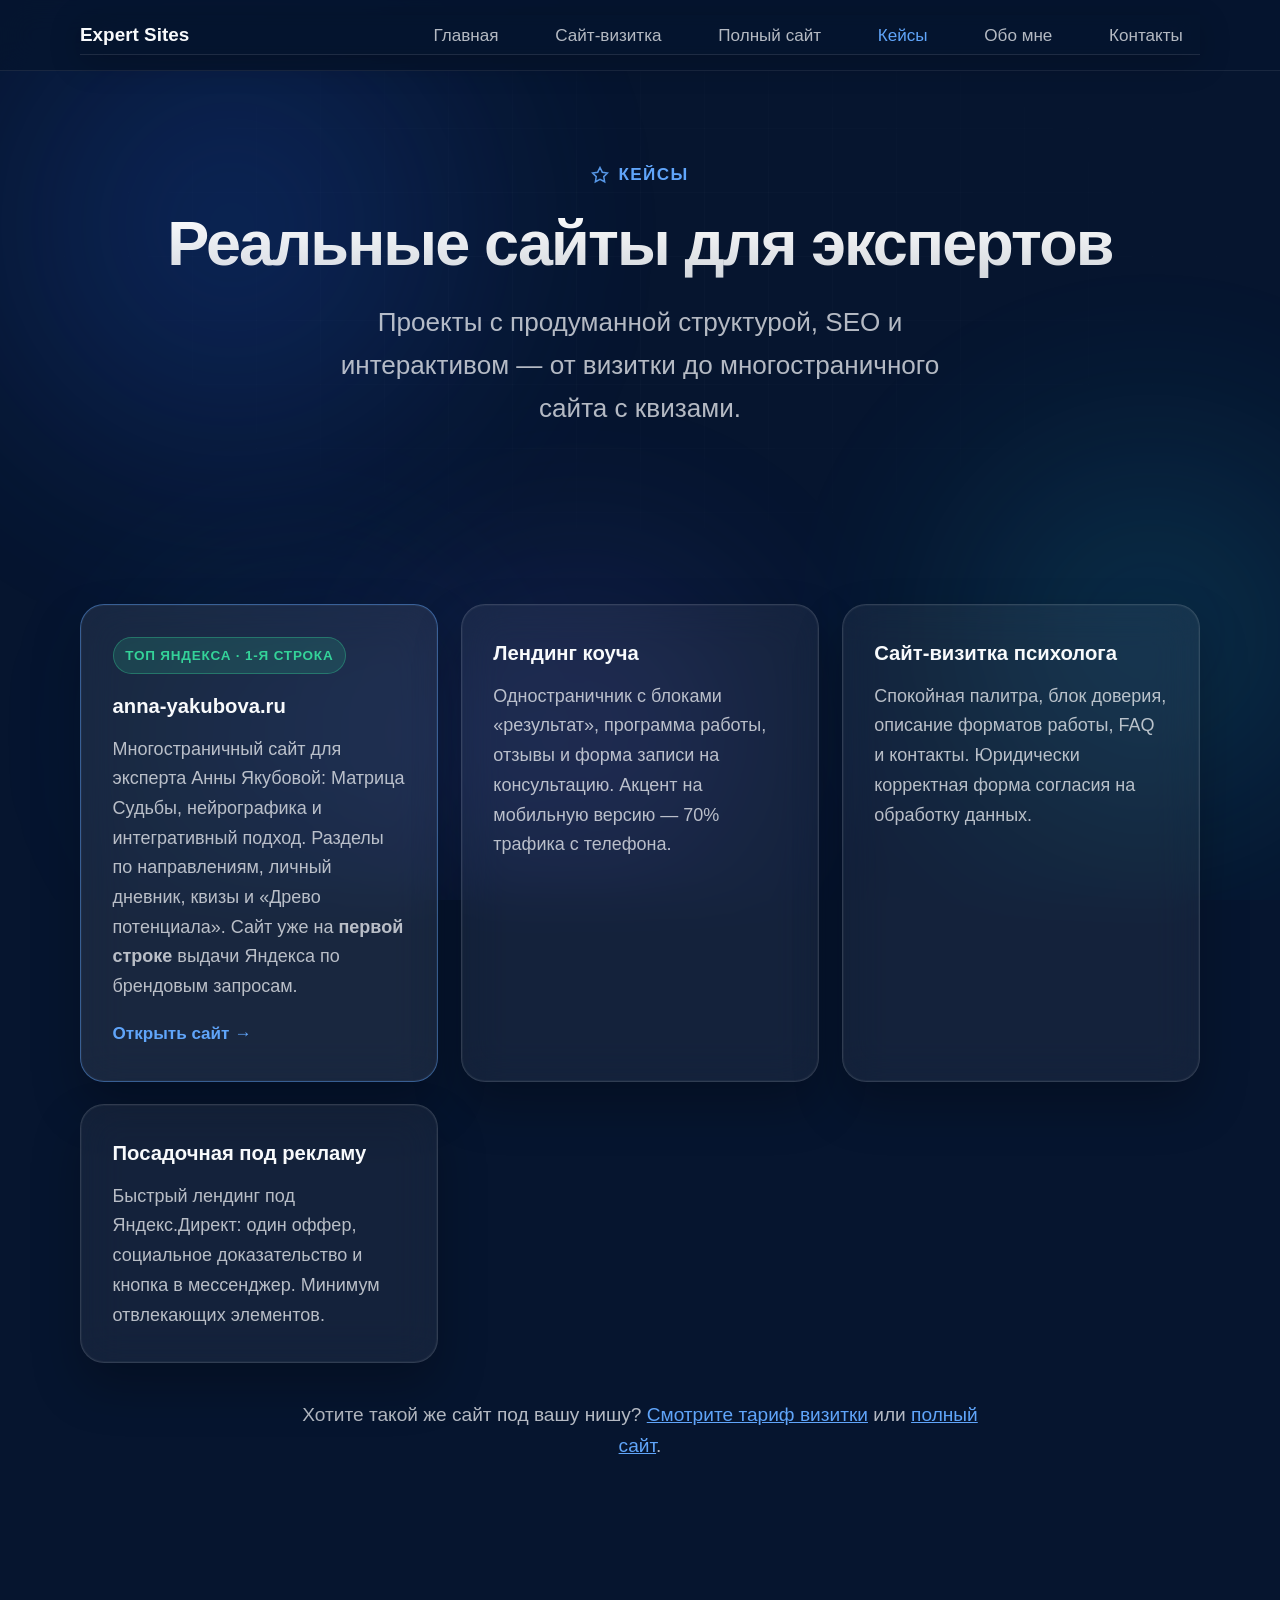
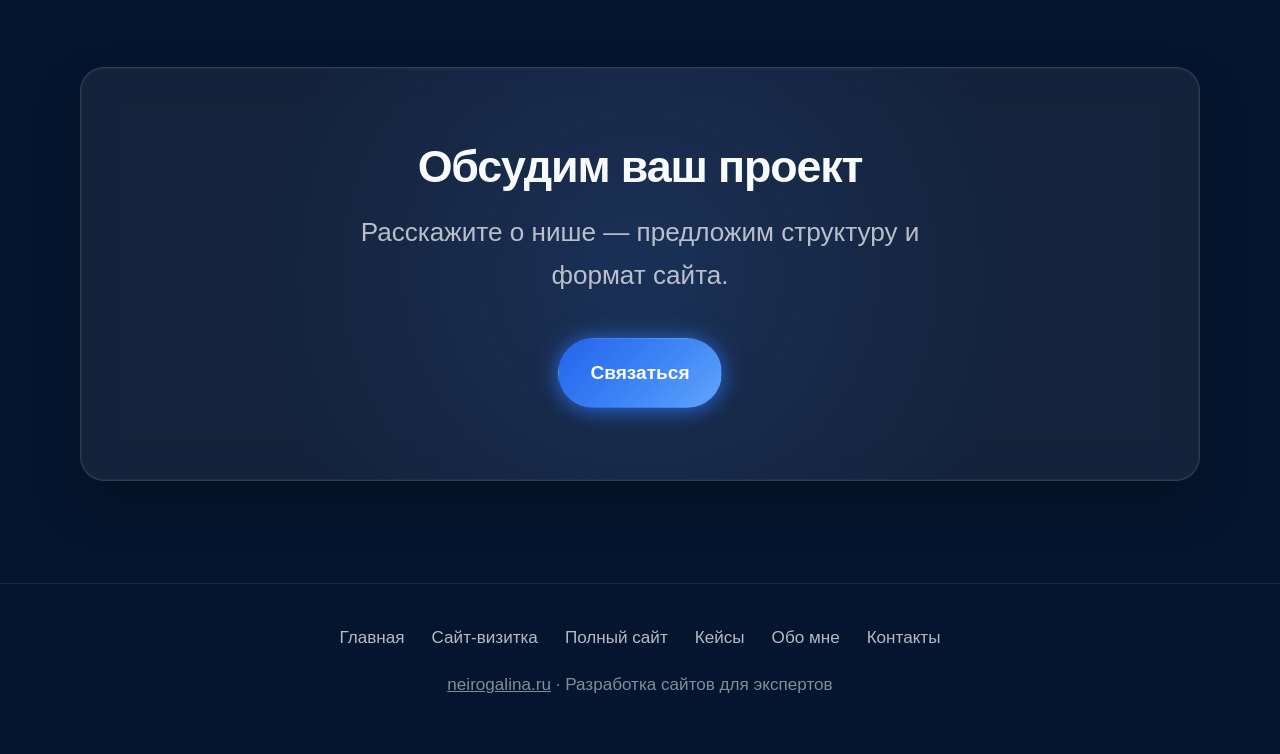
==== commit 82ecf16f: "Добавить ссылку Обо мне в навигацию страницы кейсов Co-authored-by: Cursor <cursoragent@cursor.com>" ====
--- a/kejsy/index.html
+++ b/kejsy/index.html
@@ -28,6 +28,7 @@
             <li><a href="../vizitka/">Сайт-визитка</a></li>
             <li><a href="../polnyj-sajt/">Полный сайт</a></li>
             <li><a href="../kejsy/" aria-current="page">Кейсы</a></li>
+            <li><a href="../o-mne/">Обо мне</a></li>
             <li><a href="../kontakty/">Контакты</a></li>
           </ul>
         </nav>
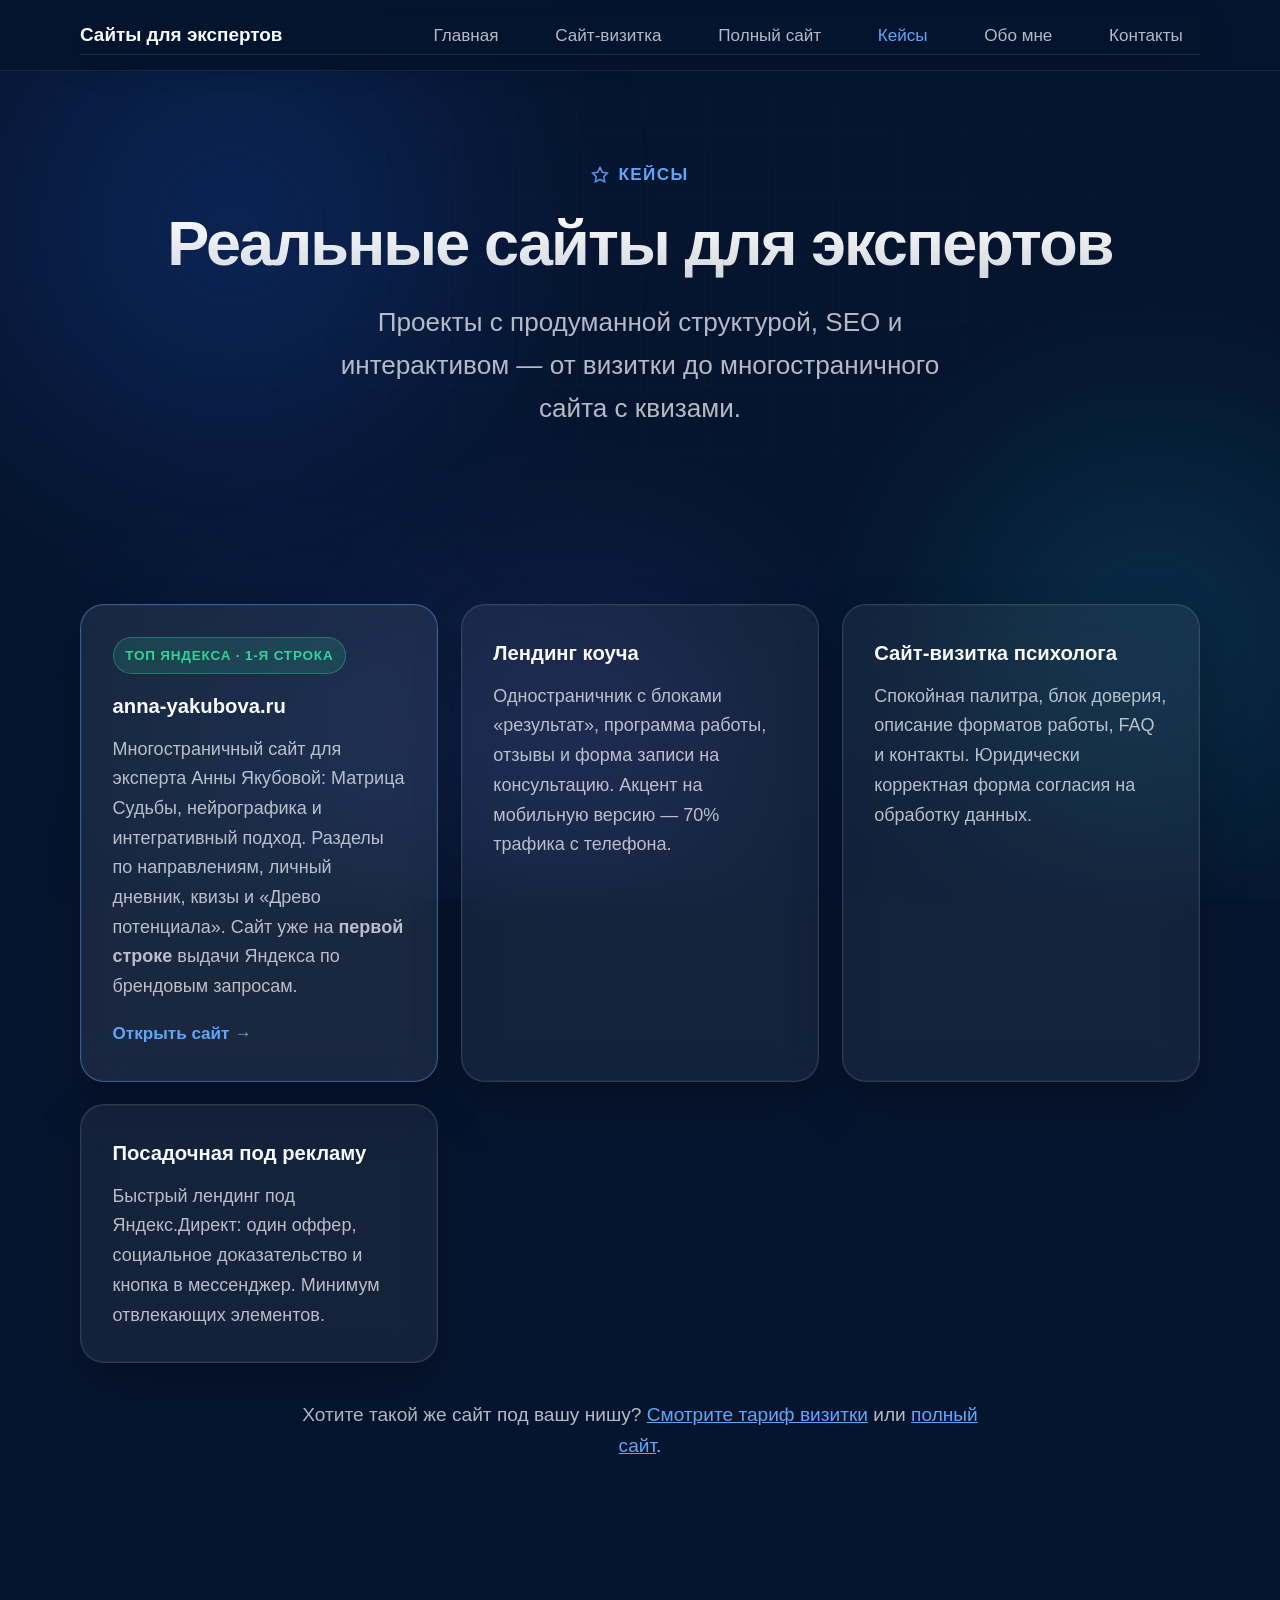
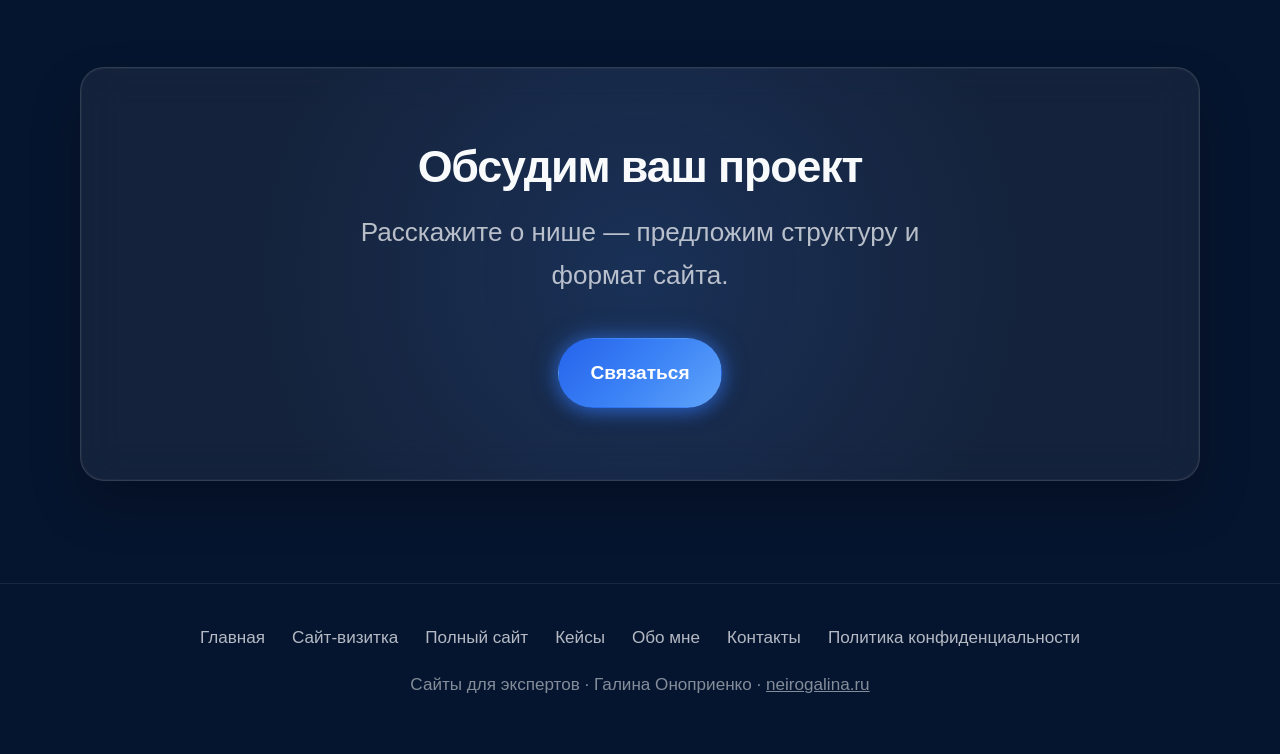
==== commit f5257a8f: "Единый русский бренд и политика конфиденциальности Co-authored-by: Cursor <cursoragent@cursor.com>" ====
--- a/kejsy/index.html
+++ b/kejsy/index.html
@@ -3,10 +3,10 @@
 <head>
   <meta charset="UTF-8">
   <meta name="viewport" content="width=device-width, initial-scale=1.0">
-  <meta name="description" content="Кейсы разработки сайтов для экспертов: anna-yakubova.ru в топе Яндекса, многостраничные проекты с SEO и квизами. Портфолио Neiro Galina.">
+  <meta name="description" content="Кейсы разработки сайтов для экспертов: anna-yakubova.ru в топе Яндекса. Портфолио Галины Оноприенко.">
   <meta name="theme-color" content="#06152F">
   <link rel="canonical" href="https://expert-sites.ru/kejsy/">
-  <title>Кейсы — сайты для экспертов | Expert Sites</title>
+  <title>Кейсы — сайты для экспертов | Сайты для экспертов</title>
   <link rel="stylesheet" href="../assets/css/main.css">
 </head>
 <body>
@@ -21,7 +21,7 @@
 
     <header class="ng-header">
       <div class="ng-container ng-nav">
-        <a class="ng-nav-logo" href="../">Expert Sites</a>
+        <a class="ng-nav-logo" href="../">Сайты для экспертов</a>
         <nav aria-label="Основная навигация">
           <ul class="ng-nav-links">
             <li><a href="../">Главная</a></li>
@@ -93,8 +93,9 @@
             <li><a href="../kejsy/">Кейсы</a></li>
             <li><a href="../o-mne/">Обо мне</a></li>
             <li><a href="../kontakty/">Контакты</a></li>
+          <li><a href="../politika-konfidentsialnosti/">Политика конфиденциальности</a></li>
         </ul>
-        <p class="ng-footer-copy"><a href="https://neirogalina.ru/">neirogalina.ru</a> · Разработка сайтов для экспертов</p>
+        <p class="ng-footer-copy">Сайты для экспертов · Галина Оноприенко · <a href="https://neirogalina.ru/">neirogalina.ru</a></p>
       </div>
     </footer>
   </div>
